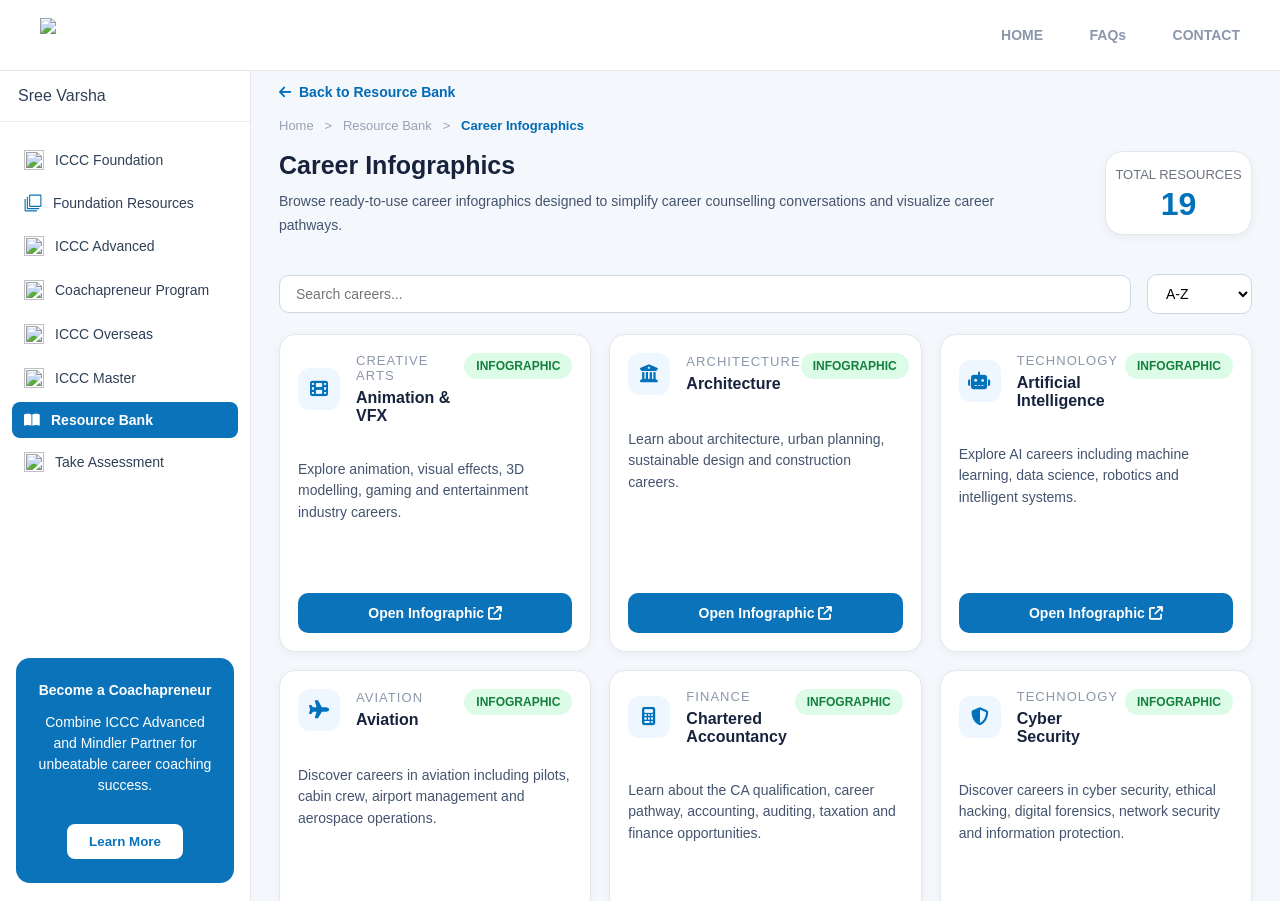
==== career-infographics.html @ 698d54b5 "Update career-infographics.html" ====
<!DOCTYPE html>
<html lang="en">

<head>

<meta charset="UTF-8">
<meta name="viewport" content="width=device-width, initial-scale=1.0">

<title>Career Infographics</title>

<script src="https://cdn.tailwindcss.com"></script>

<link rel="stylesheet"
href="https://cdnjs.cloudflare.com/ajax/libs/font-awesome/6.5.2/css/all.min.css"/>
    <link rel="stylesheet" href="styles.css">

<style>

/* ==========================
   CAREER CARDS
========================== */

.career-grid{
    display:grid;
    grid-template-columns:repeat(3,minmax(0,1fr));
    gap:18px;
}

@media(max-width:1200px){
    .career-grid{
        grid-template-columns:repeat(2,minmax(0,1fr));
    }
}

@media(max-width:768px){
    .career-grid{
        grid-template-columns:1fr;
    }
}

.career-card{

    background:#fff;
    border:1px solid #e5e7eb;
    border-radius:16px;
    padding:18px;

    transition:.25s;
    box-shadow:0 2px 8px rgba(0,0,0,.05);

    display:flex;
    flex-direction:column;

    min-height:280px;
}

.career-card:hover{

    transform:translateY(-4px);

    box-shadow:0 10px 22px rgba(0,0,0,.08);
}

.card-top{

    display:flex;

    justify-content:space-between;

    align-items:flex-start;

    margin-bottom:20px;
}

.card-icon{

    width:42px;
    height:42px;

    border-radius:12px;

    background:#eef6ff;

    color:#0072bc;

    display:flex;

    justify-content:center;

    align-items:center;

    font-size:18px;
}

.card-category{

    margin-left:16px;

    flex:1;
}

.card-category small{

    display:block;

    color:#8b97ab;

    font-size:13px;

    letter-spacing:.08em;

    text-transform:uppercase;

    margin-bottom:6px;
}

.card-category h3{

    margin:0;

    font-size:16px;

    color:#17233c;

    font-weight:700;
}

.badge{

    background:#dcfce7;

    color:#15803d;

    padding:6px 12px;

    border-radius:20px;

    font-size:12px;

    font-weight:600;
}

.card-description{

    color:#44546f;
    line-height:1.55;
    font-size:14px;

    margin:14px 0;

    flex:1;
}

.card-button{

    width:100%;
    margin-top:14px;
    background:#0b73b9;

    color:#fff;

    border:none;

    border-radius:10px;

    padding:12px;

    font-size:14px;

    font-weight:600;

    cursor:pointer;

    transition:.2s;
}

.card-button:hover{

    background:#095e99;
}

/* ==========================
   MAIN
========================== */

.main{

    flex:1;

    overflow-y:auto;

    padding:12px 28px 18px;
}

</style>

</head>

<body>


<!-- HEADER -->

<header class="header">

    <img src="https://mindlerimages.imgix.net/iccc_new/mindler-big-blue.png">

    <nav>

        <a href="index.html">HOME</a>

        <a href="#">FAQs</a>

        <a href="#">CONTACT</a>

    </nav>

</header>


<!-- DASHBOARD -->

<div class="dashboard">


<!-- SIDEBAR -->

<aside class="sidebar">

    <div class="profile">

            Sree Varsha

    </div>


    <ul class="menu">

        <li><a href="#"><img src="https://mindlerimages.imgix.net/iccc_new/ICCC-basic.svg"      class="menu-icon-img"> ICCC Foundation</a></li>

        <li><a href="#"><svg class="menu-icon-svg" viewBox="0 0 512 512">     <path d="M472,16H168a24,24,0,0,0-24,24V344a24,24,0,0,0,24,24H472a24,24,0,0,0,24-24V40A24,24,0,0,0,472,16Zm-8,320H176V48H464Z"></path>     <path d="M112,400V80H80V408a24,24,0,0,0,24,24H432V400Z"></path>     <path d="M48,464V144H16V472a24,24,0,0,0,24,24H368V464Z"></path> </svg> Foundation Resources</a></li>

        <li><a href="#"><img src="https://mindlerimages.imgix.net/iccc_new/ICCC-advanced.svg"              class="menu-icon-img"></i> ICCC Advanced</a></li>

        <li><a href="#"><img src="https://mindlerimages.imgix.net/iccc_new/ICCC-advanced.svg"              class="menu-icon-img"></i> Coachapreneur Program</a></li>

        <li><a href="#"><img src="https://mindlerimages.imgix.net/iccc_new/ICCC-advanced.svg"      class="menu-icon-img"> ICCC Overseas</a></li>

        <li><a href="#"><img src="https://mindlerimages.imgix.net/iccc_new/ICCC-master.svg"      class="menu-icon-img"> ICCC Master</a></li>
         <li>
            <a class="active" href="#">
                <i class="fa-solid fa-book-open"></i>
                Resource Bank
            </a>
        </li>

        <li><a href="#"><img src="https://mindlerimages.imgix.net/iccc_new/ICCC-master.svg"      class="menu-icon-img"> Take Assessment</a></li>

    </ul>


    <div class="promo">

        <h3>Become a Coachapreneur</h3>

        <p>

            Combine ICCC Advanced and Mindler Partner for unbeatable career coaching success.

        </p>

        <button>Learn More</button>

    </div>

</aside>



<!-- MAIN -->

<main class="main">

<!-- Back Button -->

<a href="index.html" class="back-link">

<i class="fa-solid fa-arrow-left"></i>

Back to Resource Bank

</a>



<!-- Header Section -->

<!-- Breadcrumb -->

<div class="breadcrumb">

    Home

    &nbsp; >

    &nbsp;

    <a href="index.html">
       Resource Bank
    </a>

    &nbsp; >

    &nbsp;

<span class="active">
        Career Infographics
    </span>

</div>






<!-- Description -->

<div class="page-header">

    <!-- LEFT -->

<div class="page-header-left">
      <h1 class="page-title">
            Career Infographics
        </h1>

      <p class="page-description">
            Browse ready-to-use career infographics designed to simplify career counselling conversations and visualize career pathways.
        </p>

    </div>

    <!-- RIGHT -->

  <div style="
width:145px;
height:82px;
background:#fff;
border:1px solid #e5e7eb;
border-radius:18px;
display:flex;
flex-direction:column;
justify-content:center;
align-items:center;
box-shadow:0 3px 10px rgba(0,0,0,.05);
flex-shrink:0;
">

    <div style="
    font-size:13px;
    color:#6b7280;
    font-weight:500;
    ">
        TOTAL RESOURCES
    </div>

    <div id = "resourceCount" style="
    font-size:32px;
    font-weight:700;
    color:#0072bc;
    line-height:1;
    margin-top:6px;
    ">
        19
    </div>

</div>

</div>
<div style="
display:flex;
gap:16px;
align-items:center;
margin-top:18px;
margin-bottom:20px;
">

<input
id="careerSearch"
type="text"
placeholder="Search careers..."

style="
flex:1;
width:100%;
padding:10px 16px;
font-size:14px;
border:1px solid #cfd7e3;
border-radius:10px;
outline:none;
">

<select
id="sortSelect"

style="
width:105px;
padding:10px 14px;
font-size:14px;
border:1px solid #cfd7e3;
border-radius:10px;
background:#fff;
flex-shrink:0;
">

<option value="az">A-Z</option>
<option value="za">Z-A</option>

</select>

</div>
 <!-- Career Cards -->

<div id="careerGrid" class="career-grid"></div>
    

</main>


</div>
<script>

const careers = [

{
    category:"Design",
    title:"UX Design",
    icon:"fa-desktop",
    description:"Learn about user experience design, essential skills, career pathways, job roles and future opportunities.",
    link:"https://drive.google.com/file/d/1GG6ijsweP-xYb0bdG938rrSCS5c_sfqj/view?usp=drive_link"
},

{
    category:"Sports",
    title:"Sports",
    icon:"fa-trophy",
    description:"Explore careers in sports, coaching, fitness, sports management and emerging opportunities in the industry.",
    link:"https://drive.google.com/file/d/10pDbPzqaK8LEdG2d0N5LfdAi7SMETdrm/view?usp=drive_link"
},

{
    category:"Healthcare",
    title:"Psychology",
    icon:"fa-brain",
    description:"Understand psychology careers, specializations, counselling pathways and behavioural science opportunities.",
    link:"https://drive.google.com/file/d/1xO20qiAFn7pfxpDNhkI8md_6iy8-Viqq/view?usp=drive_link"
},

{
    category:"Healthcare",
    title:"Medicine",
    icon:"fa-user-doctor",
    description:"Explore medical education, specializations, eligibility, career pathways and opportunities in healthcare.",
    link:"https://drive.google.com/file/d/1GtXAsTtoK36K4IlTePuSE2cGjD596Mre/view?usp=drive_link"
},

{
    category:"Legal",
    title:"Law",
    icon:"fa-scale-balanced",
    description:"Discover legal careers, specializations, entrance pathways and opportunities in the legal profession.",
    link:"https://drive.google.com/file/d/13y04ulhjVh0axdRl56n5wAbEQTvmXKyI/view?usp=drive_link"
},

{
    category:"Hospitality",
    title:"Hotel Management",
    icon:"fa-hotel",
    description:"Learn about careers in hospitality, hotels, tourism, culinary services and event management.",
    link:"https://drive.google.com/file/d/1v9Gl9bzL7p5rf1DTBrJVE4G7wDIRZY8c/view?usp=drive_link"
},

{
    category:"Design",
    title:"Graphic Design",
    icon:"fa-palette",
    description:"Explore graphic design careers, creative industries, branding, advertising and digital media.",
    link:"https://drive.google.com/file/d/1cMIwB9loYgxs5K2hnlpZsroiu8i7Lzxs/view?usp=drive_link"
},

{
    category:"Technology",
    title:"Game Development",
    icon:"fa-gamepad",
    description:"Understand careers in game design, programming, animation and interactive entertainment.",
    link:"https://drive.google.com/file/d/1RUr2WqKndp9CWUU1B82xbrghtQhDXUDl/view?usp=drive_link"
},

{
    category:"Design",
    title:"Fashion Design",
    icon:"fa-shirt",
    description:"Discover careers in fashion design, apparel, styling, merchandising and luxury brands.",
    link:"https://drive.google.com/file/d/1sy5M0YDc3quam6D2-hpKUwr9l9rEH6_Y/view?usp=drive_link"
},

{
    category:"Business",
    title:"Entrepreneurship",
    icon:"fa-lightbulb",
    description:"Learn how entrepreneurs build businesses, launch startups and create innovative ventures.",
    link:"https://drive.google.com/file/d/19UKJTwh65k4BakjEln8yQtHFKu_Wa7SG/view?usp=drive_link"
},

{
    category:"Education",
    title:"Education",
    icon:"fa-graduation-cap",
    description:"Explore teaching, educational leadership, curriculum design and academic career opportunities.",
    link:"https://drive.google.com/file/d/1O-eAP_qQPJ-yTSU6Tkj2qukQrl1B0sBb/view?usp=drive_link"
},

{
    category:"Marketing",
    title:"Digital Marketing",
    icon:"fa-chart-line",
    description:"Understand careers in SEO, social media, branding, advertising, content and performance marketing.",
    link:"https://drive.google.com/file/d/1J1w5iLImDEukJeI-hz4cH7IgwuxENNkH/view?usp=drive_link"
},
{
    category:"Technology",
    title:"Data Science",
    icon:"fa-chart-pie",
    description:"Explore careers in data science, analytics, machine learning, big data and business intelligence.",
    link:"https://drive.google.com/file/d/1C8A_MTET1btiNF6ixxJoV8IevHkFAynk/view?usp=drive_link"
},

{
    category:"Technology",
    title:"Cyber Security",
    icon:"fa-shield-halved",
    description:"Discover careers in cyber security, ethical hacking, digital forensics, network security and information protection.",
    link:"https://drive.google.com/file/d/1pONtd4rFtQ7GLVv_AM_nOsaAPmWRStS2/view?usp=drive_link"
},

{
    category:"Finance",
    title:"Chartered Accountancy",
    icon:"fa-calculator",
    description:"Learn about the CA qualification, career pathway, accounting, auditing, taxation and finance opportunities.",
    link:"https://drive.google.com/file/d/1XPrzJA2I5ZDQcPfsvRUUU3QMzxgA4AXg/view?usp=drive_link"
},
{
    category:"Aviation",
    title:"Aviation",
    icon:"fa-plane",
    description:"Discover careers in aviation including pilots, cabin crew, airport management and aerospace operations.",
    link:"https://drive.google.com/file/d/1jSYjDefTYWsUu-snNpyuvKCRyoIZ0ZvN/view?usp=drive_link"
},

{
    category:"Technology",
    title:"Artificial Intelligence",
    icon:"fa-robot",
    description:"Explore AI careers including machine learning, data science, robotics and intelligent systems.",
    link:"https://drive.google.com/file/d/1cOay8NtQR2xONLttgx-3DgVEyZeTOOdr/view?usp=drive_link"
},

{
    category:"Architecture",
    title:"Architecture",
    icon:"fa-building-columns",
    description:"Learn about architecture, urban planning, sustainable design and construction careers.",
    link:"https://drive.google.com/file/d/1tilPxQcEU2ADmeBMfaSqWgDle8TbVKmD/view?usp=drive_link"
},

{
    category:"Creative Arts",
    title:"Animation & VFX",
    icon:"fa-film",
    description:"Explore animation, visual effects, 3D modelling, gaming and entertainment industry careers.",
    link:"https://drive.google.com/file/d/17mHE2B2I23GQkPA_TloSsN-wOqrd4Z6B/view?usp=drive_link"
}

];

const careerGrid = document.getElementById("careerGrid");

function renderCards(list){

    careerGrid.innerHTML = "";

    list.forEach(career=>{

        careerGrid.innerHTML += `

<div class="career-card">

    <div class="card-top">

        <div style="display:flex;align-items:center;">

            <div class="card-icon">
                <i class="fa-solid ${career.icon}"></i>
            </div>

            <div class="card-category">
                <small>${career.category}</small>
                <h3>${career.title}</h3>
            </div>

        </div>

        <span class="badge">INFOGRAPHIC</span>

    </div>

    <div class="card-description">
        ${career.description}
    </div>

    <button
        class="card-button"
        onclick="window.open('${career.link}','_blank')">

        Open Infographic
        <i class="fa-solid fa-arrow-up-right-from-square"></i>

    </button>

</div>

`;

    });

}

const searchBox = document.getElementById("careerSearch");

searchBox.addEventListener("input", updateResults);

document.getElementById("sortSelect").addEventListener("change", updateResults);

document.getElementById("resourceCount").textContent = careers.length;

updateResults();

function updateResults(){

    const keyword = searchBox.value.trim().toLowerCase();

    const shortKeywords = ["ux", "ai", "ca", "vfx"];

if (
    keyword.length > 0 &&
    keyword.length < 3 &&
    !shortKeywords.includes(keyword)
) {
    careerGrid.innerHTML = `
        <div style="
            grid-column:1/-1;
            text-align:center;
            padding:70px 20px;
            color:#64748b;
        ">
            <i class="fa-solid fa-magnifying-glass" style="
                font-size:42px;
                color:#cbd5e1;
                margin-bottom:18px;
            "></i>

            <h3 style="
                margin:0;
                color:#334155;
                font-size:22px;
            ">
                Keep typing...
            </h3>

            <p style="
                margin-top:10px;
                font-size:16px;
            ">
                Enter at least 3 characters to search careers.
            </p>
        </div>
    `;
    return;
}
    const sort = document.getElementById("sortSelect").value;

let filtered = careers.filter(career => {

    if(keyword === "") return true;

    const searchableWords = [
        ...career.title.toLowerCase().split(/\s+/),
        ...career.category.toLowerCase().split(/\s+/),
        ...career.description.toLowerCase().split(/[^a-z0-9&]+/)
    ];

    return searchableWords.some(word => {

        if(shortKeywords.includes(keyword)){
            return word === keyword;
        }

        return word.startsWith(keyword);

    });

});

    filtered.sort((a,b)=>{

        if(sort==="az"){
            return a.title.localeCompare(b.title);
        }

        return b.title.localeCompare(a.title);

    });
if(filtered.length === 0){

    careerGrid.innerHTML = `
        <div style="
            grid-column:1/-1;
            text-align:center;
            padding:70px 20px;
            color:#64748b;
        ">
            <i class="fa-solid fa-circle-exclamation" style="
                font-size:42px;
                color:#cbd5e1;
                margin-bottom:18px;
            "></i>

            <h3 style="
                margin:0;
                color:#334155;
            ">
                No careers found
            </h3>

            <p style="
                margin-top:10px;
            ">
                Try searching by career name, category or keyword.
            </p>
        </div>
    `;

    return;
}
    renderCards(filtered);

}

</script>
</body>

</html>
---- styles.css ----
/* =========================
   GLOBAL
========================= */

body{
    margin:0;
    font-family:Inter,Arial,sans-serif;
    background:#f4f7fb;
}

/* =========================
   HEADER
========================= */

.header{
    height:70px;
    background:#fff;
    border-bottom:1px solid #e5e7eb;
    display:flex;
    justify-content:space-between;
    align-items:center;
    padding:0 40px;
}

.header img{
    height:34px;
}

.header nav a{
    text-decoration:none;
    color:#8b97ab;
    font-size:14px;
    font-weight:600;
    margin-left:42px;
}

.header nav a:hover{
    color:#0b73b9;
}

/* =========================
   LAYOUT
========================= */

.dashboard{
    display:flex;
    height:calc(100vh - 70px);
    overflow:hidden;
}

/* =========================
   SIDEBAR
========================= */

.sidebar{
    width:250px;
    background:#fff;
    border-right:1px solid #e5e7eb;
    display:flex;
    flex-direction:column;
}

.profile{
    padding:16px 18px;
    border-bottom:1px solid #ececec;
    font-weight:500;
    color:#2f4057;
}

/* =========================
   MENU
========================= */

.menu{
    list-style:none;
    margin:0;
    padding:14px 0;
}

.menu li{
    margin:4px 12px;
}

.menu a{
    display:flex;
    align-items:center;
    gap:11px;
    text-decoration:none;
    color:#2f4057;
    padding:10px 12px;
    border-radius:8px;
    font-size:14px;
}

.menu a:hover{
    background:#f5f8fb;
}

.menu .active{
    background:#0b73b9;
    color:#fff;
    font-weight:600;
}

.menu-icon-img{
    width:20px;
    height:20px;
    object-fit:contain;
}

.menu-icon-svg{
    width:18px;
    height:18px;
    fill:#0b73b9;
}

/* =========================
   PROMO CARD
========================= */

.promo{
    margin:auto 16px 18px;
    background:#0b73b9;
    color:#fff;
    border-radius:14px;
    text-align:center;
    padding:24px 18px;
}

.promo h3{
    margin-top:0;
    font-size:14px;
}

.promo p{
    font-size:14px;
    line-height:1.5;
}

.promo button{
    margin-top:14px;
    background:#fff;
    color:#0b73b9;
    border:none;
    padding:10px 22px;
    border-radius:8px;
    font-weight:600;
    cursor:pointer;
}

/* =========================
   MAIN
========================= */

.main{
    flex:1;
    overflow-y:auto;
    padding:12px 28px 18px;
}

/* =========================
   COMMON BUTTON
========================= */

.primary-button{
    width:100%;
    margin-top:auto;
    background:#0b73b9;
    color:#fff;
    text-decoration:none;
    text-align:center;
    padding:14px;
    border-radius:8px;
    font-size:14px;
    font-weight:600;
    transition:.2s;
}

.primary-button:hover{
    background:#095d98;
}

/* =========================
   COMMON SEARCH BOX
========================= */

.search-box{
    width:100%;
    padding:10px 16px;
    font-size:14px;
    border:1px solid #cfd7e3;
    border-radius:12px;
    outline:none;
}

/* =========================
   COMMON STAT CARD
========================= */

.stat-card{
    background:#fff;
    border:1px solid #e5e7eb;
    border-radius:16px;
    padding:10px 18px;
    box-shadow:0 4px 12px rgba(0,0,0,.05);
}

.stat-title{
    font-size:14px;
    color:#6b7280;
    margin-bottom:10px;
}

.stat-number{
    font-size:30px;
    font-weight:700;
    color:#0072bc;
}

/* =========================
   BACK LINK
========================= */

.back-link{
    display:inline-flex;
    align-items:center;
    gap:8px;
    color:#006bb6;
    text-decoration:none;
    font-size:14px;
    font-weight:600;
    margin-bottom:18px;
}

.back-link:hover{
    color:#095d98;
}


/* =========================
   BREADCRUMB
========================= */

.breadcrumb{
    font-size:13px;
    color:#98a2b3;
    margin-bottom:18px;
}

.breadcrumb a{
    color:#98a2b3;
    text-decoration:none;
}

.breadcrumb a:hover{
    color:#006bb6;
}

.breadcrumb .active{
    color:#006bb6;
    font-weight:600;
}


/* =========================
   PAGE HEADER
========================= */

.page-header{
    display:flex;
    justify-content:space-between;
    align-items:flex-start;
    gap:24px;
    margin-bottom:22px;
}

.page-header-left{
    flex:1;
}

.page-title{
    margin:0;
    font-size:25px;
    font-weight:700;
    color:#17233c;
}

.page-description{
    margin-top:10px;
    max-width:760px;
    font-size:14px;
    line-height:1.7;
    color:#44546f;
}


/* =========================
   SEARCH CONTAINER
========================= */

.search-container{
    display:flex;
    gap:16px;
    align-items:center;
    margin-bottom:26px;
}
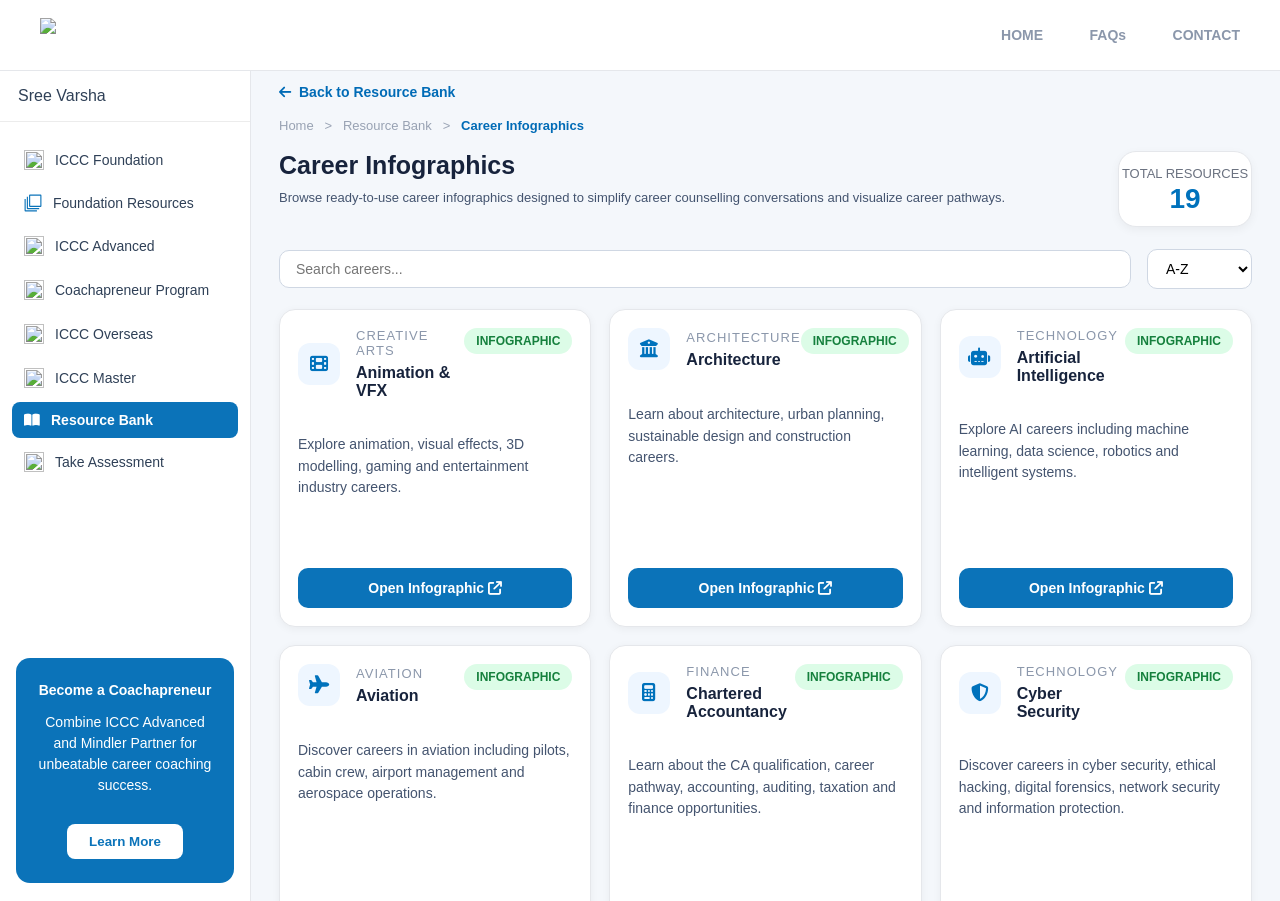
==== commit 91047606: "Update career-infographics.html" ====
--- a/career-infographics.html
+++ b/career-infographics.html
@@ -344,17 +344,17 @@
     <!-- RIGHT -->
 
   <div style="
-width:145px;
-height:82px;
-background:#fff;
-border:1px solid #e5e7eb;
-border-radius:18px;
-display:flex;
-flex-direction:column;
-justify-content:center;
-align-items:center;
-box-shadow:0 3px 10px rgba(0,0,0,.05);
-flex-shrink:0;
+    width:132px;
+    height:74px;
+    background:#fff;
+    border:1px solid #e5e7eb;
+    border-radius:18px;
+    display:flex;
+    flex-direction:column;
+    justify-content:center;
+    align-items:center;
+    box-shadow:0 3px 10px rgba(0,0,0,.05);
+    flex-shrink:0;
 ">
 
     <div style="
@@ -366,11 +366,11 @@
     </div>
 
     <div id = "resourceCount" style="
-    font-size:32px;
+    font-size: 28px;
     font-weight:700;
     color:#0072bc;
     line-height:1;
-    margin-top:6px;
+    margin-top:4px;
     ">
         19
     </div>
--- a/styles.css
+++ b/styles.css
@@ -186,10 +186,10 @@
 
 .search-box{
     width:100%;
-    padding:10px 16px;
+    padding:8px 16px;
     font-size:14px;
     border:1px solid #cfd7e3;
-    border-radius:12px;
+    border-radius:10px;
     outline:none;
 }
 
@@ -270,7 +270,6 @@
     display:flex;
     justify-content:space-between;
     align-items:flex-start;
-    gap:24px;
     margin-bottom:22px;
 }
 
@@ -286,10 +285,10 @@
 }
 
 .page-description{
-    margin-top:10px;
+    margin-top:8px;
     max-width:760px;
-    font-size:14px;
-    line-height:1.7;
+    font-size:13px;
+    line-height:1.55;
     color:#44546f;
 }
 
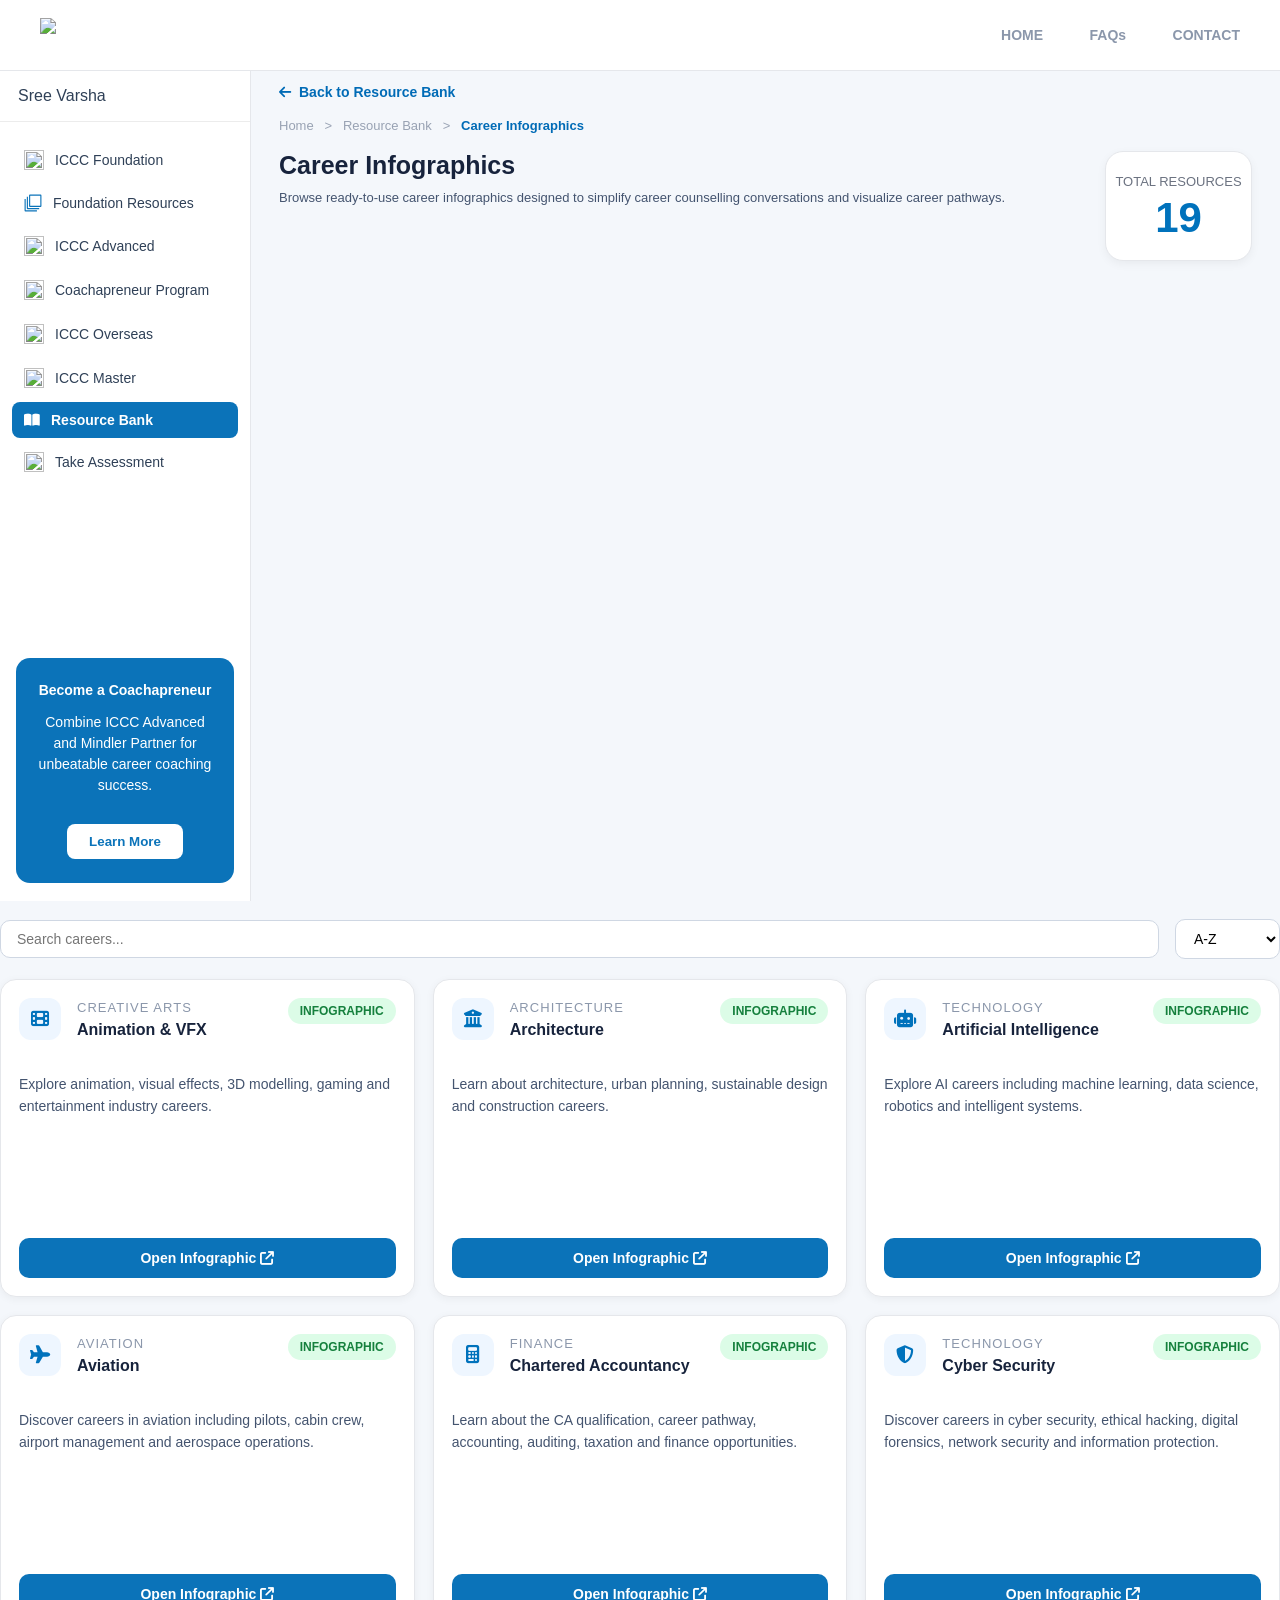
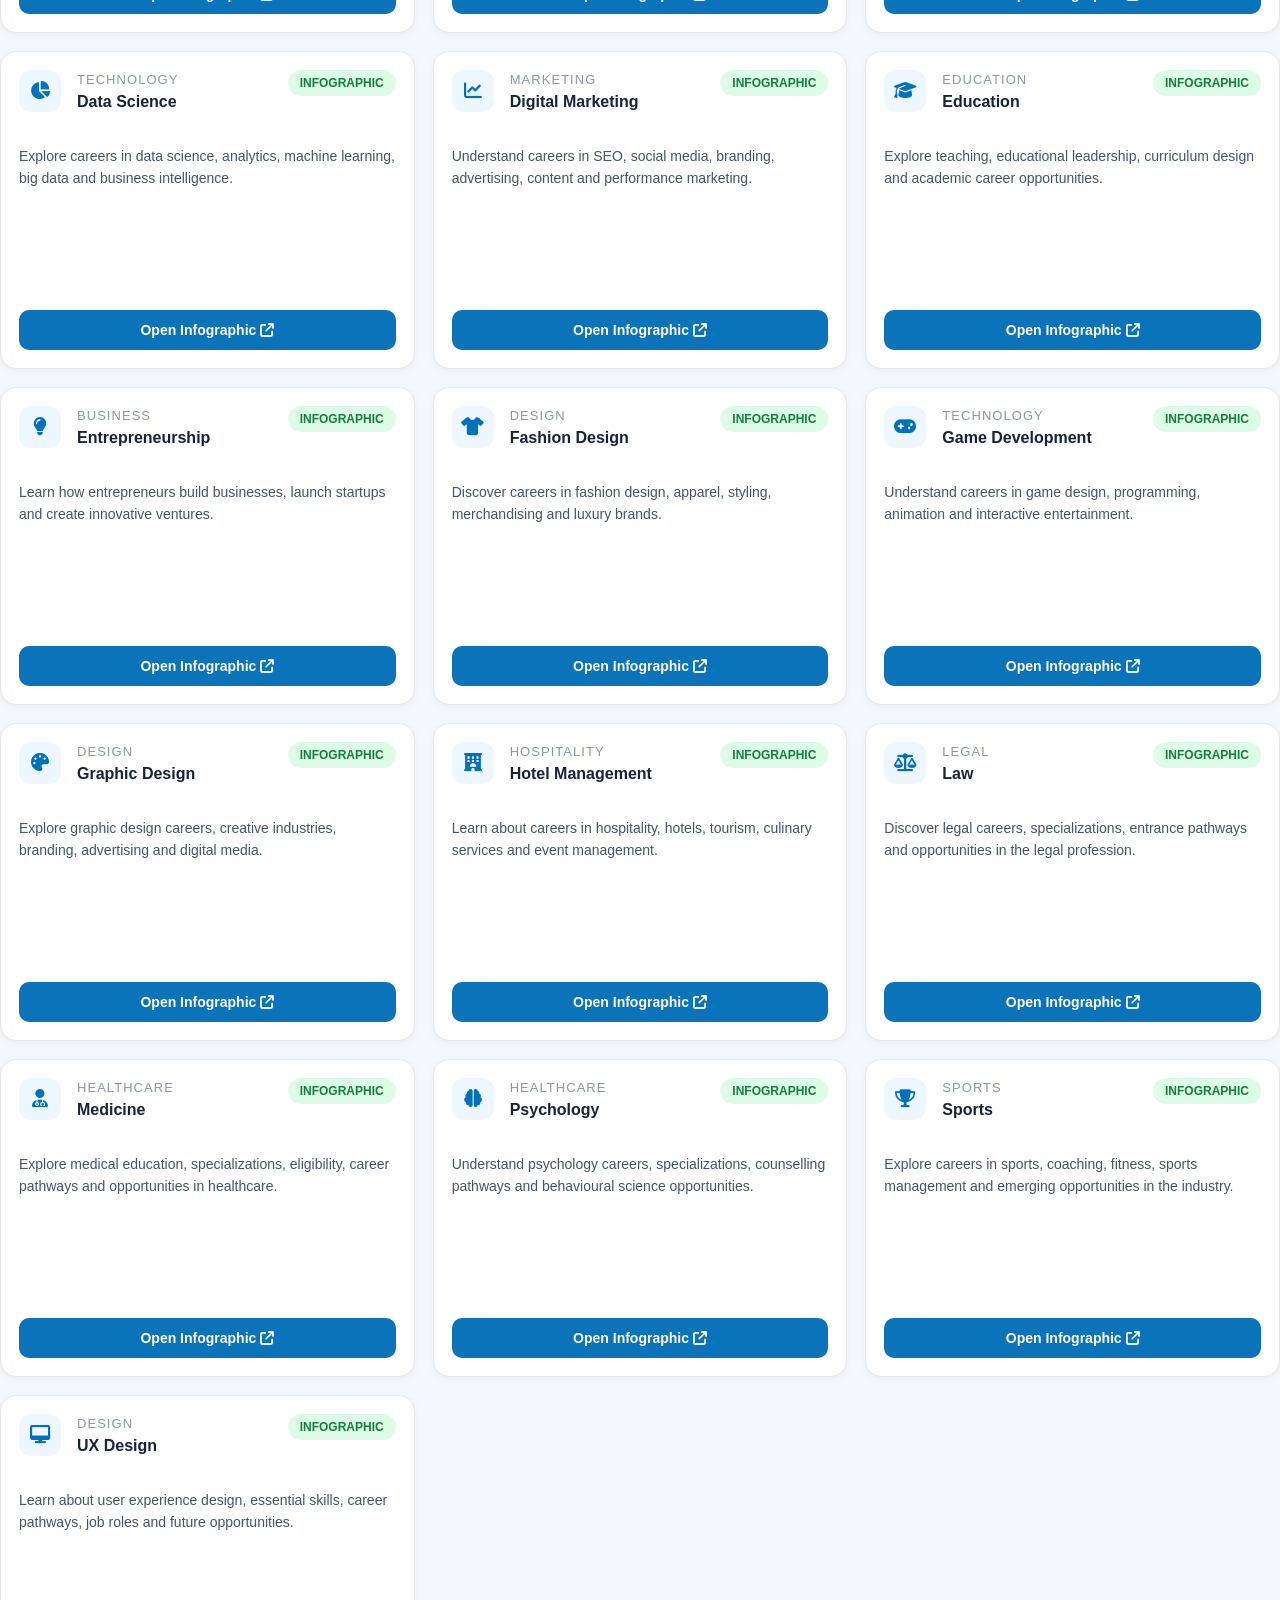
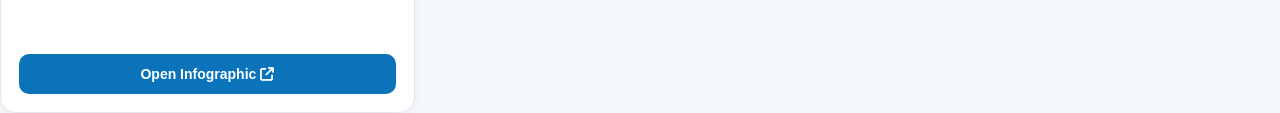
==== commit 8fd331e4: "Update career-infographics.html" ====
--- a/career-infographics.html
+++ b/career-infographics.html
@@ -343,37 +343,18 @@
 
     <!-- RIGHT -->
 
-  <div style="
-    width:132px;
-    height:74px;
-    background:#fff;
-    border:1px solid #e5e7eb;
-    border-radius:18px;
-    display:flex;
-    flex-direction:column;
-    justify-content:center;
-    align-items:center;
-    box-shadow:0 3px 10px rgba(0,0,0,.05);
-    flex-shrink:0;
-">
-
-    <div style="
-    font-size:13px;
-    color:#6b7280;
-    font-weight:500;
-    ">
+ <div class="stat-card">
+
+    <div class="stat-title">
         TOTAL RESOURCES
     </div>
 
-    <div id = "resourceCount" style="
-    font-size: 28px;
-    font-weight:700;
-    color:#0072bc;
-    line-height:1;
-    margin-top:4px;
-    ">
+    <div id="resourceCount" class="stat-number">
         19
     </div>
+
+</div>
+
 
 </div>
 
--- a/styles.css
+++ b/styles.css
@@ -198,23 +198,37 @@
 ========================= */
 
 .stat-card{
+    width:145px;
+    height:108px;
+
     background:#fff;
     border:1px solid #e5e7eb;
-    border-radius:16px;
-    padding:10px 18px;
-    box-shadow:0 4px 12px rgba(0,0,0,.05);
+    border-radius:18px;
+
+    display:flex;
+    flex-direction:column;
+    justify-content:center;
+    align-items:center;
+
+    box-shadow:0 3px 10px rgba(0,0,0,.05);
+
+    flex-shrink:0;
 }
 
 .stat-title{
-    font-size:14px;
+    font-size:13px;
     color:#6b7280;
-    margin-bottom:10px;
+    font-weight:500;
+    text-align:center;
+    white-space:nowrap;
 }
 
 .stat-number{
-    font-size:30px;
+    margin-top:8px;
+    font-size:42px;
     font-weight:700;
     color:#0072bc;
+    line-height:1;
 }
 
 /* =========================
@@ -301,5 +315,6 @@
     display:flex;
     gap:16px;
     align-items:center;
-    margin-bottom:26px;
-}
+    margin-top:18px;
+    margin-bottom:20px;
+}
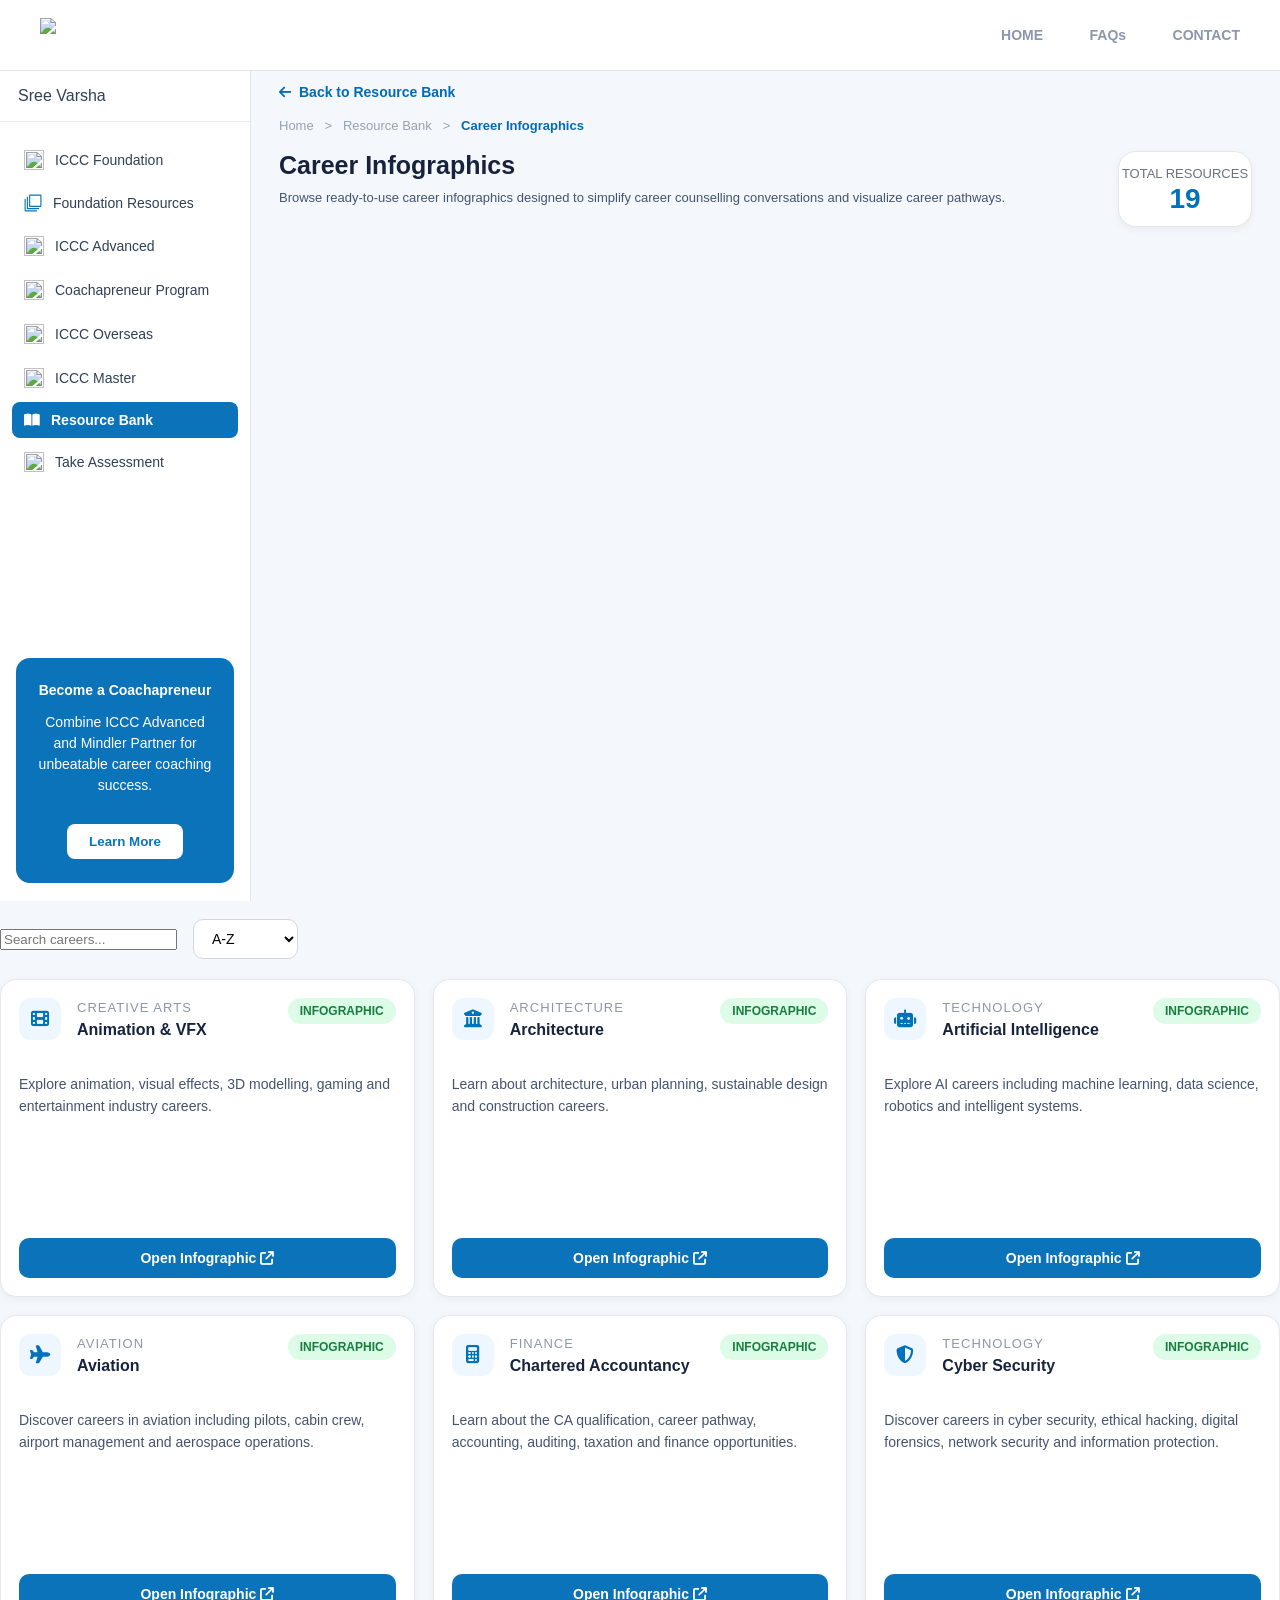
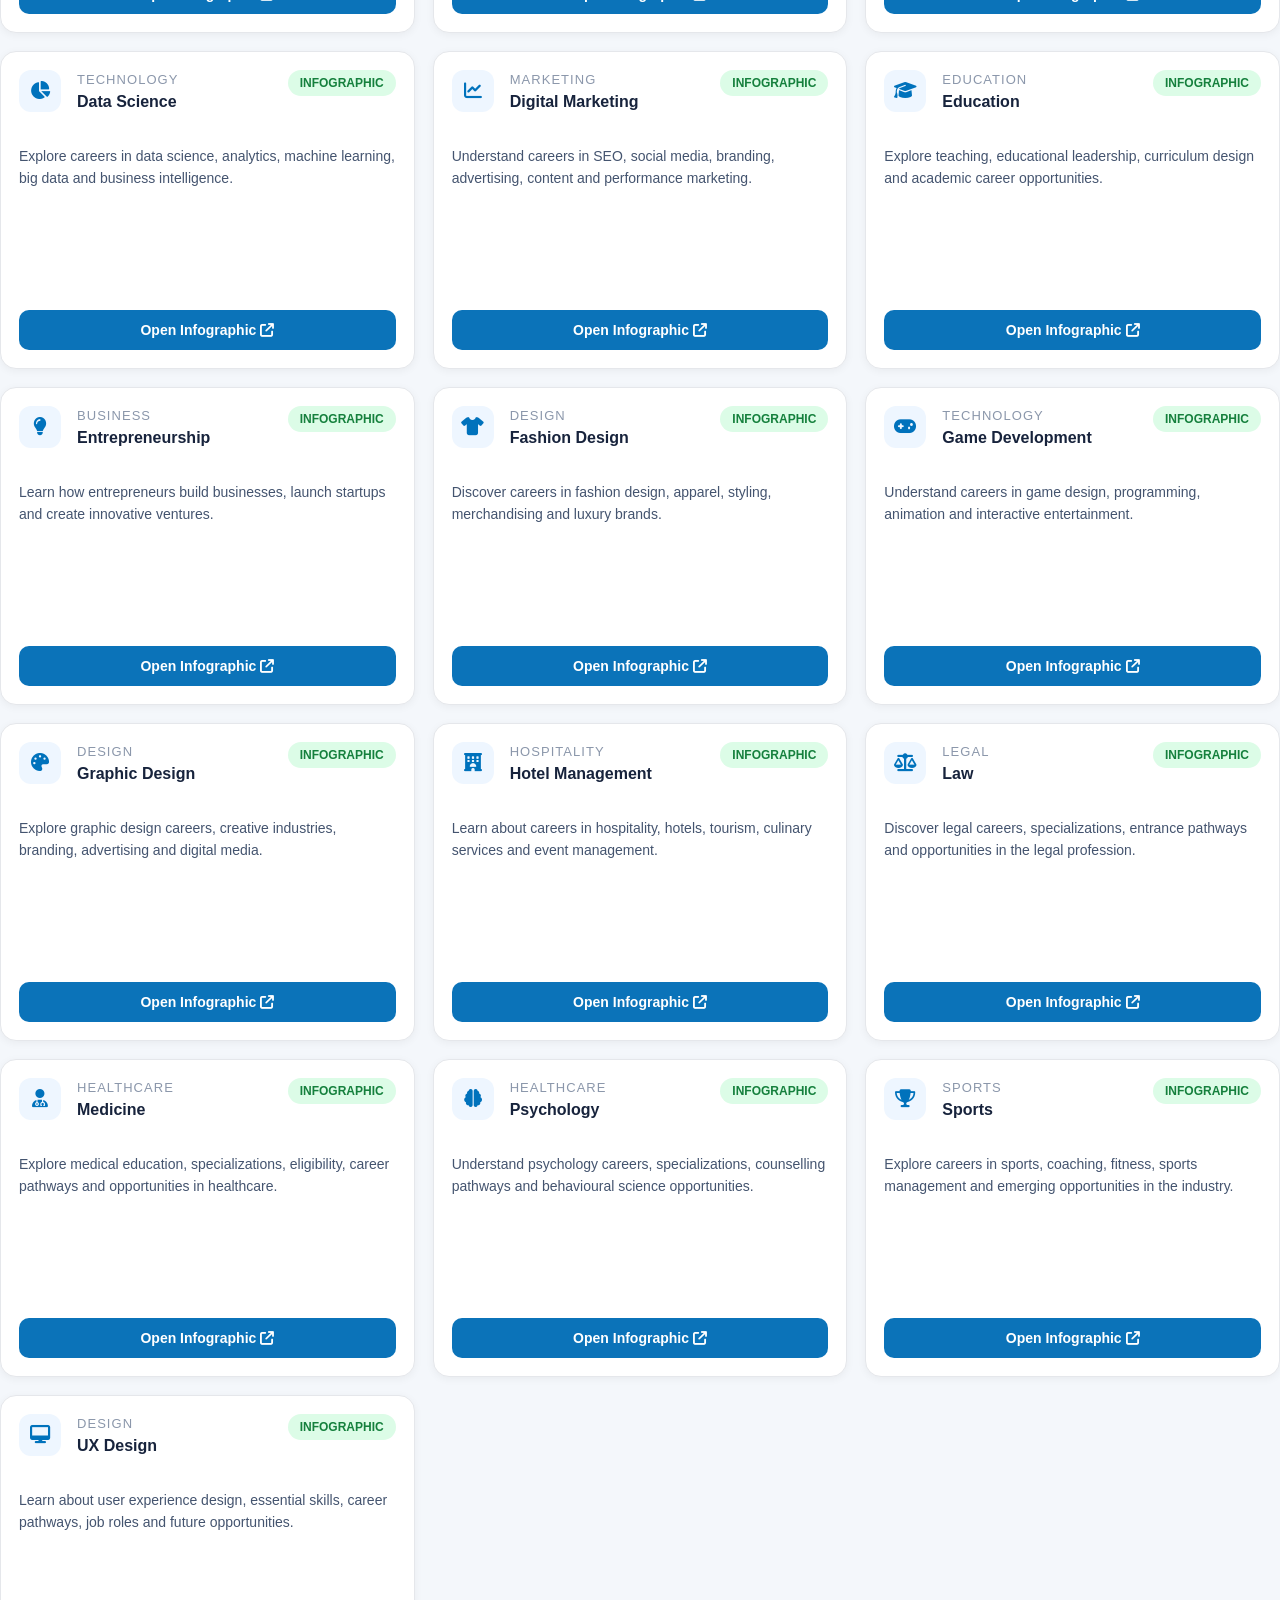
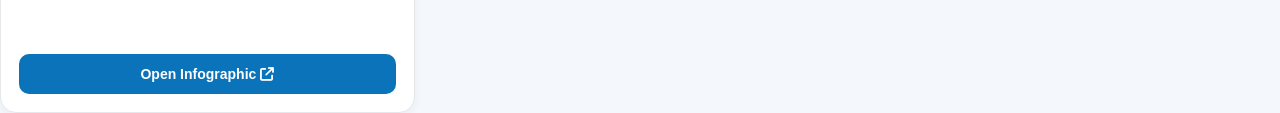
==== commit 1b064d42: "Update career-infographics.html" ====
--- a/career-infographics.html
+++ b/career-infographics.html
@@ -359,28 +359,13 @@
 </div>
 
 </div>
-<div style="
-display:flex;
-gap:16px;
-align-items:center;
-margin-top:18px;
-margin-bottom:20px;
-">
+<div class="search-container">
 
 <input
 id="careerSearch"
 type="text"
 placeholder="Search careers..."
-
-style="
-flex:1;
-width:100%;
-padding:10px 16px;
-font-size:14px;
-border:1px solid #cfd7e3;
-border-radius:10px;
-outline:none;
-">
+>
 
 <select
 id="sortSelect"
--- a/styles.css
+++ b/styles.css
@@ -198,8 +198,10 @@
 ========================= */
 
 .stat-card{
-    width:145px;
-    height:108px;
+    width:132px;
+    height:74px;
+
+    margin-left:24px;
 
     background:#fff;
     border:1px solid #e5e7eb;
@@ -220,12 +222,11 @@
     color:#6b7280;
     font-weight:500;
     text-align:center;
-    white-space:nowrap;
 }
 
 .stat-number{
-    margin-top:8px;
-    font-size:42px;
+    margin-top:4px;
+    font-size:28px;
     font-weight:700;
     color:#0072bc;
     line-height:1;
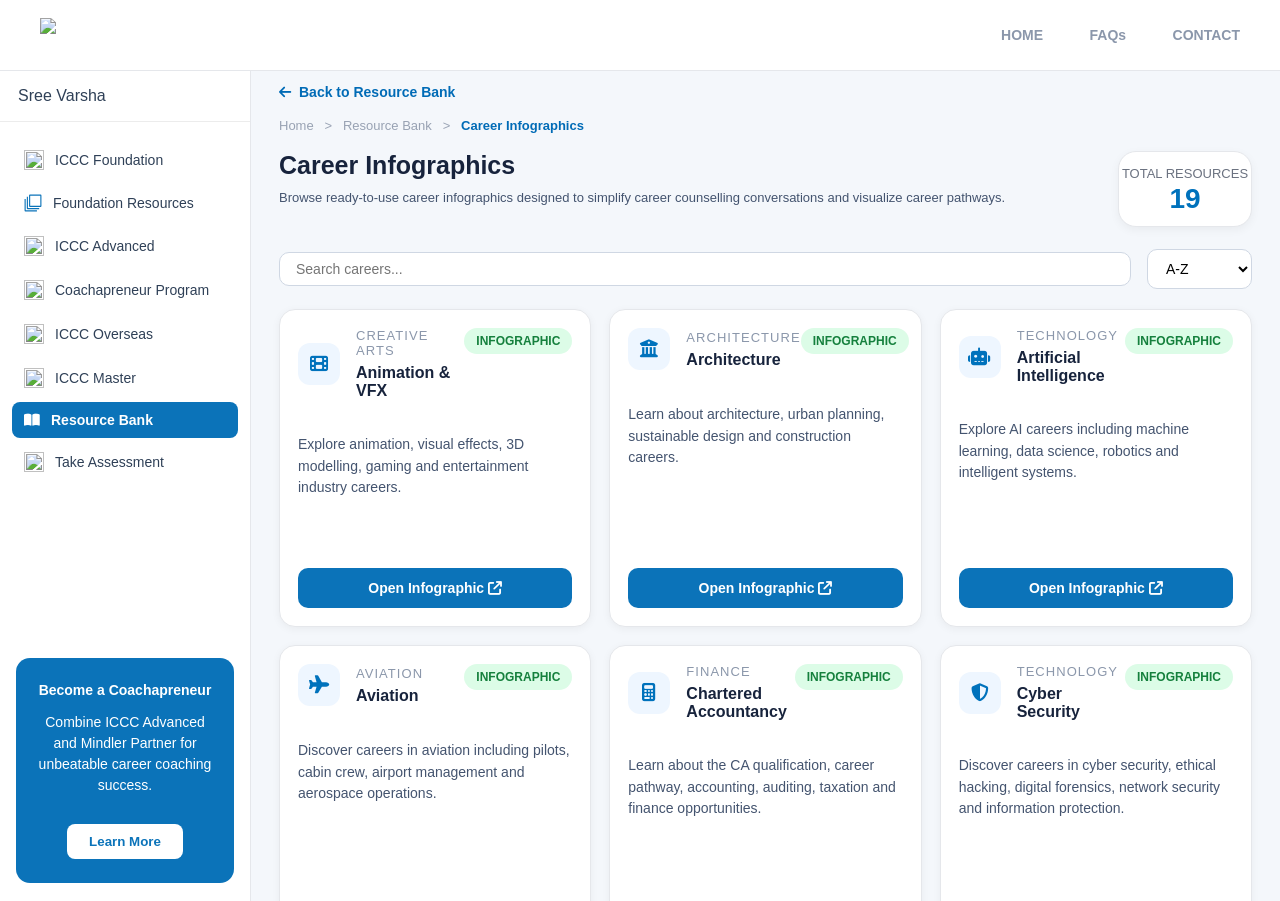
==== commit 144fb9e3: "Update career-infographics.html" ====
--- a/career-infographics.html
+++ b/career-infographics.html
@@ -358,14 +358,13 @@
 
 </div>
 
-</div>
 <div class="search-container">
 
 <input
 id="careerSearch"
 type="text"
 placeholder="Search careers..."
->
+class="search-box">
 
 <select
 id="sortSelect"
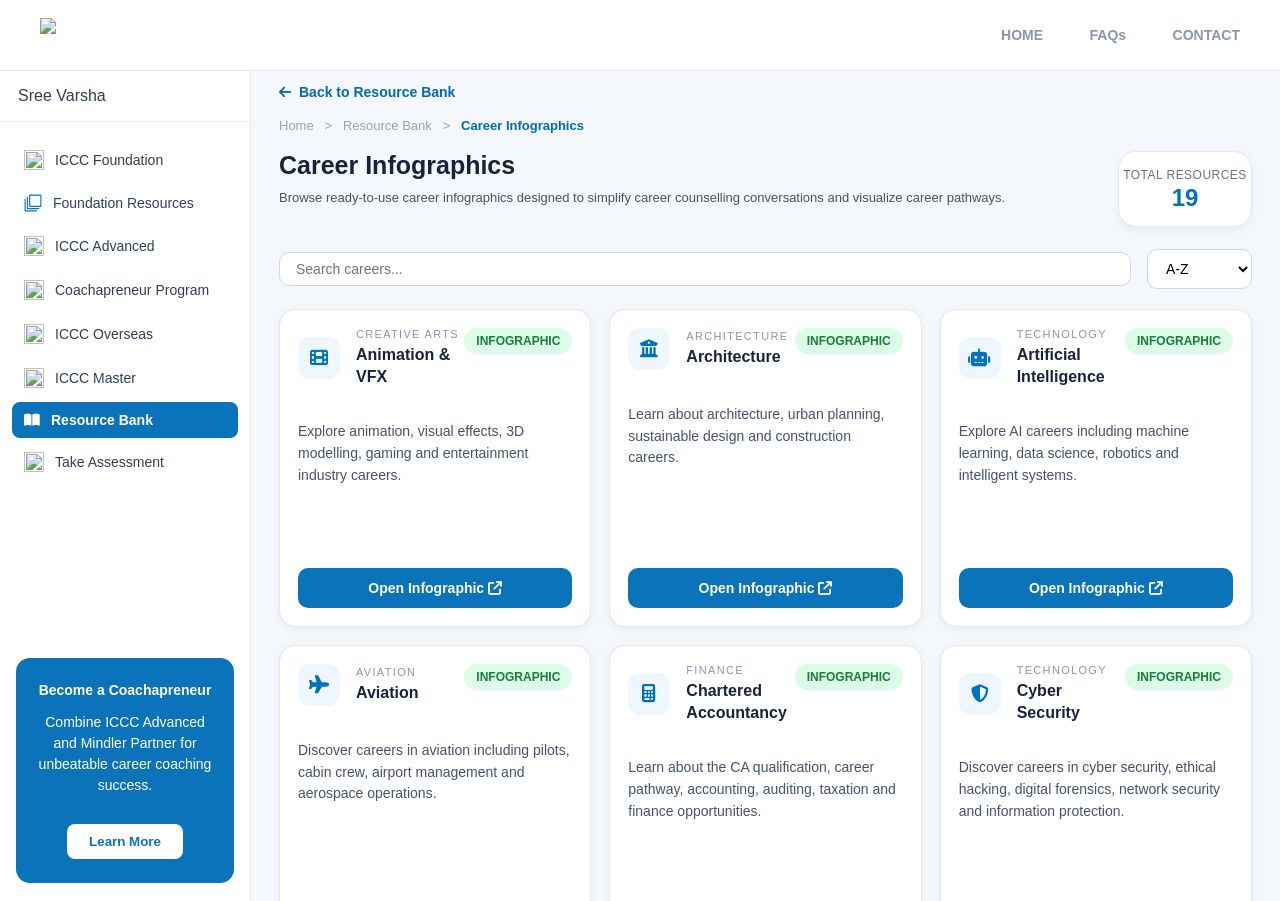
==== commit 29cf451c: "Update career-infographics.html" ====
--- a/career-infographics.html
+++ b/career-infographics.html
@@ -100,29 +100,21 @@
 }
 
 .card-category small{
-
     display:block;
-
     color:#8b97ab;
-
-    font-size:13px;
-
-    letter-spacing:.08em;
-
+    font-size:11px;
+    font-weight:500;
+    letter-spacing:.12em;
     text-transform:uppercase;
-
-    margin-bottom:6px;
+    margin-bottom:4px;
 }
 
 .card-category h3{
-
     margin:0;
-
     font-size:16px;
-
+    font-weight:700;
+    line-height:1.35;
     color:#17233c;
-
-    font-weight:700;
 }
 
 .badge{
--- a/styles.css
+++ b/styles.css
@@ -218,15 +218,15 @@
 }
 
 .stat-title{
-    font-size:13px;
+    font-size:12px;
+    font-weight:500;
+    letter-spacing:.04em;
     color:#6b7280;
-    font-weight:500;
-    text-align:center;
 }
 
 .stat-number{
     margin-top:4px;
-    font-size:28px;
+    font-size:24px;
     font-weight:700;
     color:#0072bc;
     line-height:1;
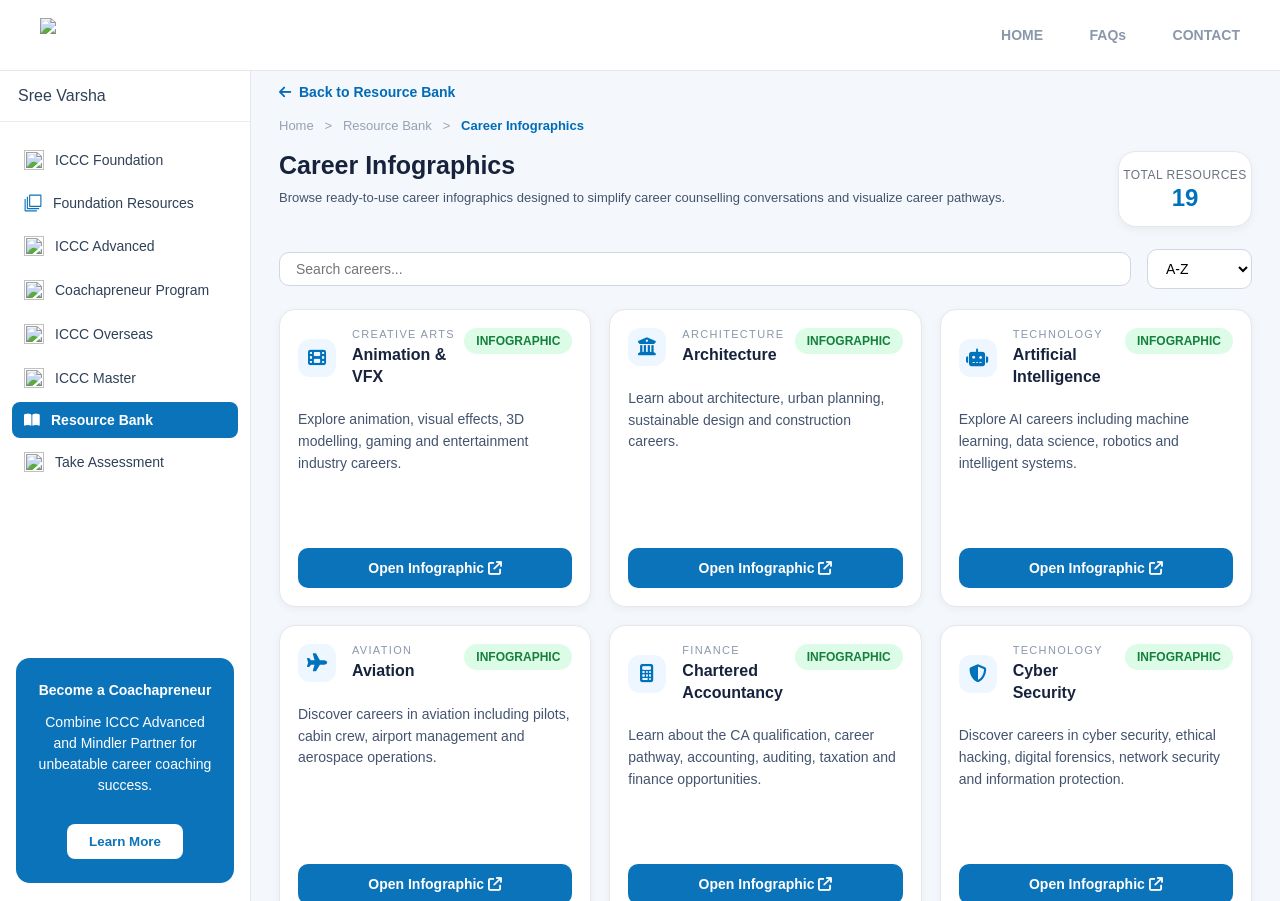
==== commit 993cfdaa: "Update career-infographics.html" ====
--- a/career-infographics.html
+++ b/career-infographics.html
@@ -51,7 +51,7 @@
     display:flex;
     flex-direction:column;
 
-    min-height:280px;
+    min-height:260px;
 }
 
 .career-card:hover{
@@ -69,13 +69,13 @@
 
     align-items:flex-start;
 
-    margin-bottom:20px;
+    margin-bottom:14px;
 }
 
 .card-icon{
 
-    width:42px;
-    height:42px;
+    width:38px;
+    height:38px;
 
     border-radius:12px;
 
@@ -133,20 +133,17 @@
 }
 
 .card-description{
-
     color:#44546f;
     line-height:1.55;
     font-size:14px;
-
-    margin:14px 0;
-
+    margin:8px 0 12px;
     flex:1;
 }
 
 .card-button{
 
     width:100%;
-    margin-top:14px;
+    margin-top:10px;
     background:#0b73b9;
 
     color:#fff;
